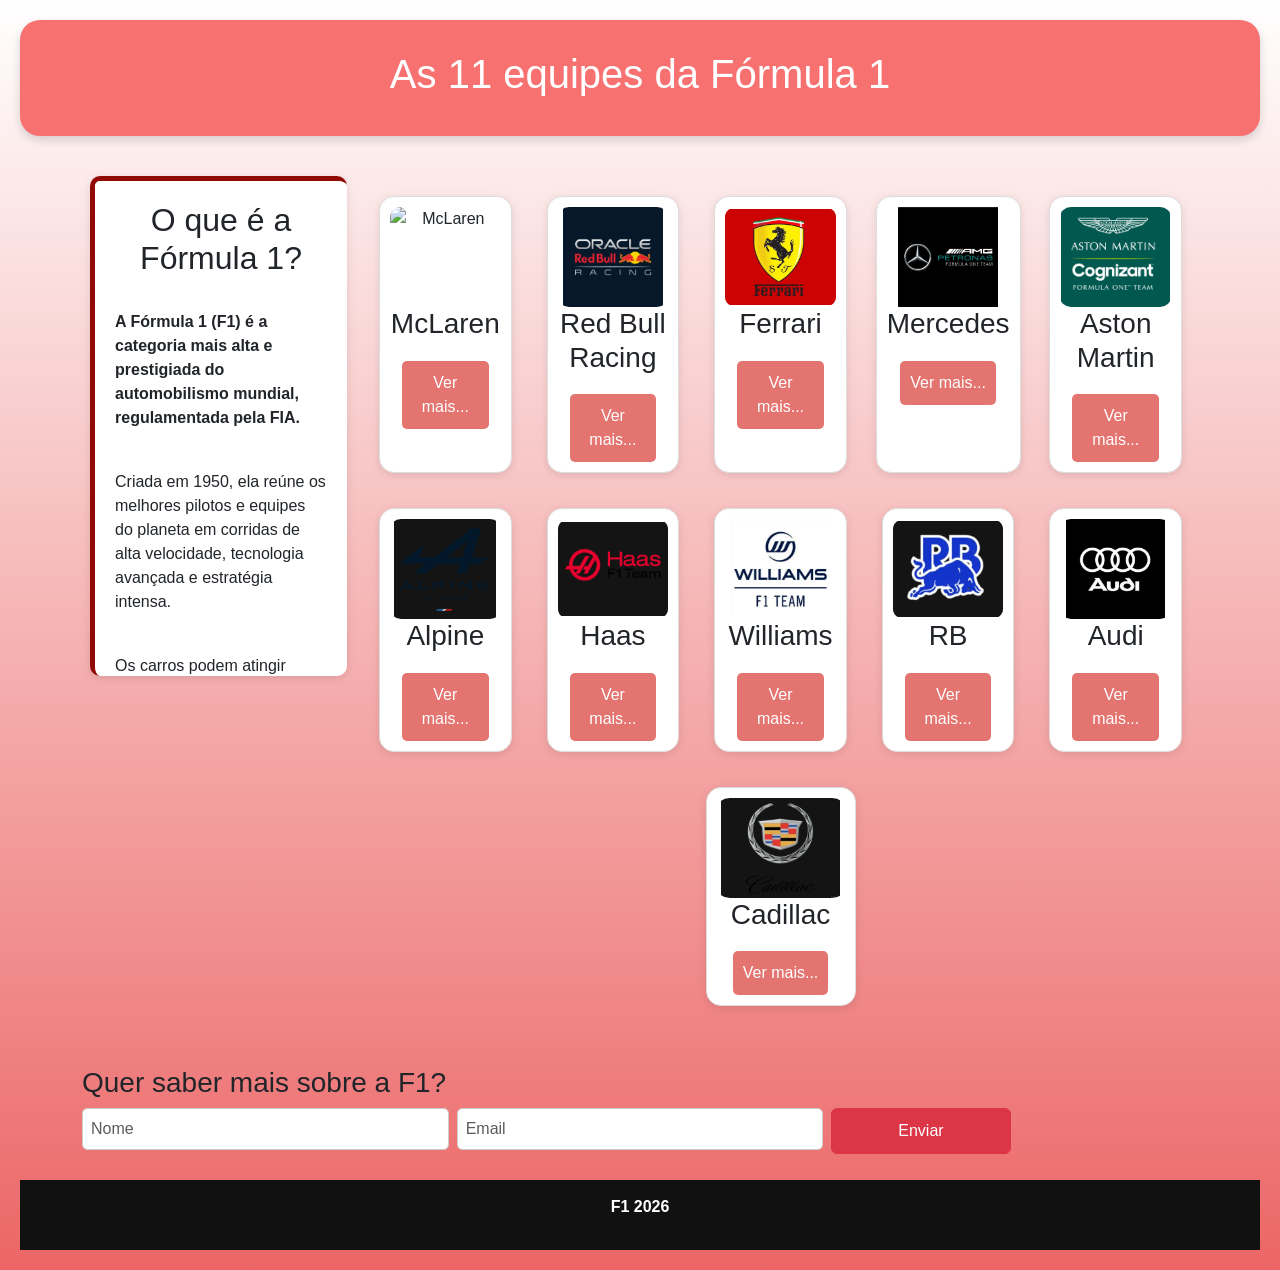
==== public/index.html @ ba1134a2 "Copiando o trabalho pra esse repositorio" ====
<!DOCTYPE html>
<html lang="pt-br">

<head>
  <meta charset="UTF-8">
  <title>F1 2026</title>

  <link href="https://cdn.jsdelivr.net/npm/bootstrap@5.3.0/dist/css/bootstrap.min.css" rel="stylesheet">

  <link rel="stylesheet" href="style.css">

  <meta name="viewport" content="width=device-width, initial-scale=1.0">
</head>

<body>

  <header class="header">
    <h1>As 11 equipes da Fórmula 1</h1>
  </header>

  <main class="main container">

    <div class="row">

      <!-- SIDEBAR -->
      <section class="sidebar col-12 col-md-3">

        <article class="explicacao">

          <div class="cardexp">
            <h2>O que é a Fórmula 1?</h2>
          </div>

          <br>

          <p>
            <strong>
              A Fórmula 1 (F1) é a categoria mais alta e prestigiada do automobilismo mundial,
              regulamentada pela FIA.
            </strong>
          </p>

          <br>

          <p>
            Criada em 1950, ela reúne os melhores pilotos e equipes do planeta em corridas de alta velocidade,
            tecnologia avançada e estratégia intensa.
          </p>

          <br>

          <p>
            Os carros podem atingir velocidades superiores a 350 km/h e aceleram de 0 a 200 km/h
            em cerca de quatro segundos.
          </p>

          <br>

          <p>
            Atualmente, a F1 conta com 11 equipes e vários pilotos disputando o campeonato mundial.
          </p>

        </article>

      </section>

      <!-- CARDS DINÂMICOS -->
      <section class="grid-equipes col-12 col-md-9" id="cards-container">

        <!-- O JavaScript vai criar os cards aqui -->

      </section>

    </div>

  </main>

  <!-- FORM -->
  <section class="form container">

    <h3>Quer saber mais sobre a F1?</h3>

    <form class="row g-2">

      <div class="col-12 col-md-4">
        <input type="text" placeholder="Nome" class="form-control">
      </div>

      <div class="col-12 col-md-4">
        <input type="email" placeholder="Email" class="form-control">
      </div>

      <div class="col-12 col-md-2">
        <button class="btn btn-danger w-100">
          Enviar
        </button>
      </div>

    </form>

  </section>

  <!-- FOOTER -->
  <footer class="footer">
    <p><b>F1 2026</b></p>
  </footer>

  <script src="app.js"></script>

</body>

</html>
---- public/style.css ----
/* RESET */
* {
  margin: 0;
  padding: 0;
  box-sizing: border-box;
}

body {
  background: linear-gradient(white, rgb(236, 102, 102));
  font-family: Arial, sans-serif;
  opacity: 0;
  animation: aparecer 0.6s ease forwards;
}

@keyframes aparecer {
  to {
    opacity: 1;
  }
}

.header {
  background-color: rgb(247, 113, 113);
  color: white;
  margin: 0;
  border-radius: 0 0 20px 20px;
  text-align: center;
  padding: 30px;
  margin: 20px;
  border-radius: 20px;
  box-shadow: 0 4px 10px rgba(0,0,0,0.15);
}

.nav ul {
  display: flex;
  justify-content: center;
  list-style: none;
  margin-bottom: 20px;
}

.nav ul li {
  margin: 0 15px;
}

.nav ul li a {
  text-decoration: none;
  color: black;
}


.main {
  padding: 20px;
}

.explicacao {
  background-color: white;
  border-left: 5px solid #920a05;
  border-top: #920a05 solid 5px;
  padding: 20px;
  border-radius: 10px;
  box-shadow: 0 2px 8px rgba(0,0,0,0.1);
  max-height: 500px;
  overflow-y: auto;
}

h2 {
  text-align: center;
}


.form {
  margin-top: 20px;
  display: flex;
  flex-direction: column;
}

.form input {
  margin-bottom: 10px;
  padding: 8px;
}

.form button {
  padding: 10px;
}


.grid-equipes{
  display: grid;

  grid-template-columns: repeat(5, 1fr);

  gap: 35px;

  padding: 20px;

  justify-items: center;
}



   .card{
  min-height: auto;
  background-color: white;
  border-radius: 15px;
  padding: 10px;
  text-align: center;
  border: 1px solid #ddd;
  transition: 0.3s;
  box-shadow: 0 2px 8px rgba(0,0,0,0.1);
  transition: 0.3s;
  transition: all 0.3s ease;
  min-height: 140px;
   }

   .card:hover {
  border: 1px solid #e10600;
  transform: scale(1.05);
}

.card img {
  height: 90px;
  border-radius: 10%;
  width: 100%;
  height: 100px;
  object-fit: contain;
}

.card p {
  margin-top: 10px;
}

/* DESTAQUE (CADILLAC EMBAIXO) */
.destaque {
  grid-column: span 5;
  width: 150px;
  margin: 0 auto;
}


.footer {
  text-align: center;
  margin: 20px;
}

button {
  background-color: #e47470;
  color: white;
  border: none;
  border-radius: 5px;
  padding: 10px;
  cursor: pointer;
}

.card button{
  margin-top: 12px;
  margin-left: 12px;
  margin-right: 12px;
}

button:hover {
  background-color: #dd1616;
}

.form input {
  border: 1px solid #ccc;
  border-radius: 5px;
}


.footer {
  background-color: #111;
  color: white;
  text-align: center;
  padding: 15px;
}

.main {
  display: flex; 
}

.row{
row-gap:15px;
}






/* mobile */
@media (max-width: 768px) {
  
  .main {
    flex-direction: column ; 
    padding: 10px;
  }

  .sidebar {
    width: 100%;
    margin-bottom: 20px;
  }

  
  .grid-equipes {
    width: 100%;
    display: grid;
    grid-template-columns: repeat(2, 1fr); 
    gap: 15px;
  }

  
  .destaque {
    grid-column: span 2; 
    width: 160px;
    margin: 0 auto;
  }

  
  .form form {
    display: flex;
    flex-direction: column;
  }
}

@media (max-width: 768px) {
  
  .logo-container {
    flex-direction: column;
    gap: 10px;
  }

  .header h1 {
    font-size: 1.2rem; 
    line-height: 1.2;
  }

  .header-logo {
    max-height: 30px;
  }
}
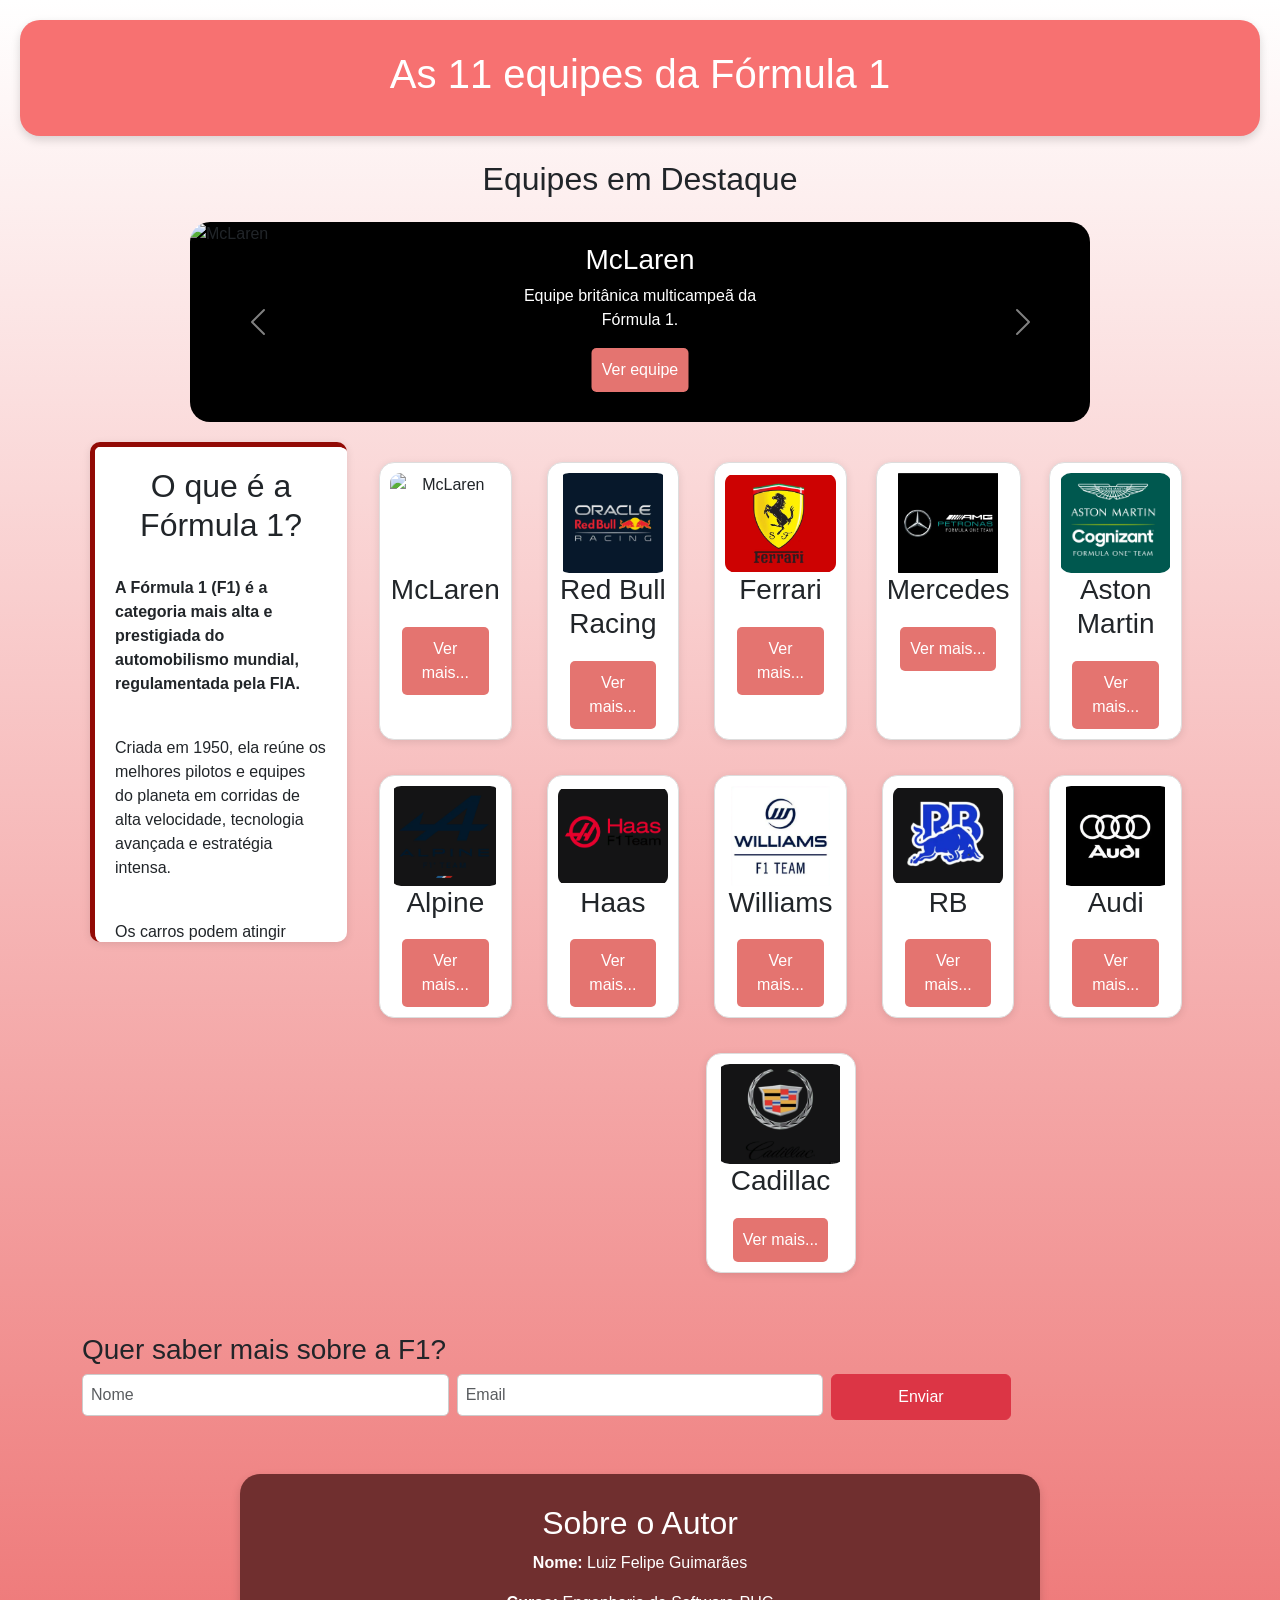
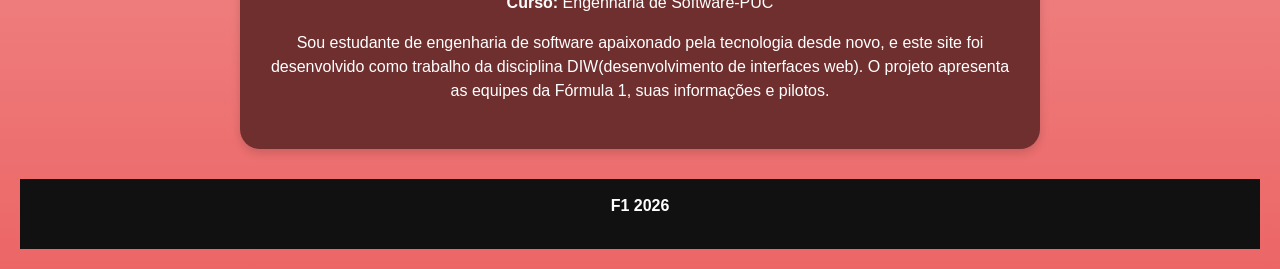
==== commit 4cdbea6a: "finalização do trabalho pratico" ====
--- a/public/index.html
+++ b/public/index.html
@@ -18,11 +18,46 @@
     <h1>As 11 equipes da Fórmula 1</h1>
   </header>
 
+  <section class="container mt-4">
+
+  <h2 class="text-center mb-4">Equipes em Destaque</h2>
+
+  <div id="carouselF1" class="carousel slide">
+
+    <div class="carousel-inner" id="carousel-container">
+
+    </div>
+
+    <button
+      class="carousel-control-prev"
+      type="button"
+      data-bs-target="#carouselF1"
+      data-bs-slide="prev">
+
+      <span class="carousel-control-prev-icon"></span>
+
+    </button>
+
+    <button
+      class="carousel-control-next"
+      type="button"
+      data-bs-target="#carouselF1"
+      data-bs-slide="next">
+
+      <span class="carousel-control-next-icon"></span>
+
+    </button>
+
+  </div>
+
+</section>
+  
+
   <main class="main container">
 
     <div class="row">
 
-      <!-- SIDEBAR -->
+
       <section class="sidebar col-12 col-md-3">
 
         <article class="explicacao">
@@ -64,10 +99,8 @@
 
       </section>
 
-      <!-- CARDS DINÂMICOS -->
       <section class="grid-equipes col-12 col-md-9" id="cards-container">
 
-        <!-- O JavaScript vai criar os cards aqui -->
 
       </section>
 
@@ -75,7 +108,6 @@
 
   </main>
 
-  <!-- FORM -->
   <section class="form container">
 
     <h3>Quer saber mais sobre a F1?</h3>
@@ -100,11 +132,30 @@
 
   </section>
 
-  <!-- FOOTER -->
+  <section class="container mt-5">
+
+  <div class="sobre-autor">
+    <h2>Sobre o Autor</h2>
+
+    <p><strong>Nome:</strong> Luiz Felipe Guimarães</p>
+
+    <p><strong>Curso:</strong> Engenharia de Software-PUC</p>
+
+    
+    <p>
+      Sou estudante de engenharia de software apaixonado pela tecnologia desde novo, e
+      este site foi desenvolvido como trabalho da disciplina
+      DIW(desenvolvimento de interfaces web). O projeto apresenta as equipes da Fórmula 1,
+      suas informações e pilotos.
+    </p>
+  </div>
+</section>
+
   <footer class="footer">
     <p><b>F1 2026</b></p>
   </footer>
 
+  <script src="https://cdn.jsdelivr.net/npm/bootstrap@5.3.0/dist/js/bootstrap.bundle.min.js"></script>
   <script src="app.js"></script>
 
 </body>
--- a/public/style.css
+++ b/public/style.css
@@ -128,7 +128,6 @@
   margin-top: 10px;
 }
 
-/* DESTAQUE (CADILLAC EMBAIXO) */
 .destaque {
   grid-column: span 5;
   width: 150px;
@@ -181,9 +180,85 @@
 row-gap:15px;
 }
 
-
-
-
+/* CAROUSEL */
+
+.carousel-img{
+  height: 350px;
+  object-fit: contain;
+  background-color: white;
+}
+
+/* DETALHES */
+
+.card-detalhes{
+  background:white;
+  padding:30px;
+  border-radius:15px;
+  text-align:center;
+  box-shadow:0 2px 10px rgba(0,0,0,.1);
+}
+
+.card-detalhes img{
+  width:300px;
+  max-width:100%;
+  margin-bottom:20px;
+}
+
+/* PILOTOS */
+
+.pilotos-grid{
+  display:grid;
+  grid-template-columns:repeat(auto-fit,minmax(180px,1fr));
+  gap:20px;
+  margin-top:20px;
+}
+
+.pilotos-grid .card{
+  padding:10px
+}
+
+.pilotos-grid img{
+  height:350px;
+  object-fit:cover
+}
+
+.carousel-img{
+  height: 200px;
+  width: 100%;
+  object-fit: contain;
+  background-color: #000000;
+}
+
+.carousel-caption{
+  background: rgba(0,0,0,.7);
+  border-radius: 10px;
+  padding: 10px;
+  max-width: 500px;
+  margin: auto;
+  left: 50%;
+  transform: translateX(-50%);
+}
+
+#carouselF1{
+  max-width: 900px;
+  margin: 0 auto;
+}
+
+.carousel-inner{
+    border-radius: 20px;
+}
+
+.sobre-autor{
+  background: rgb(112, 47, 47);
+  color: white;
+  padding: 30px;
+  border-radius: 20px;
+  margin: 30px auto;
+  max-width: 800px;
+  text-align: center;
+  box-shadow: 0 4px 10px rgba(0,0,0,.15);
+
+}
 
 
 /* mobile */
@@ -198,6 +273,7 @@
     width: 100%;
     margin-bottom: 20px;
   }
+
 
   
   .grid-equipes {
